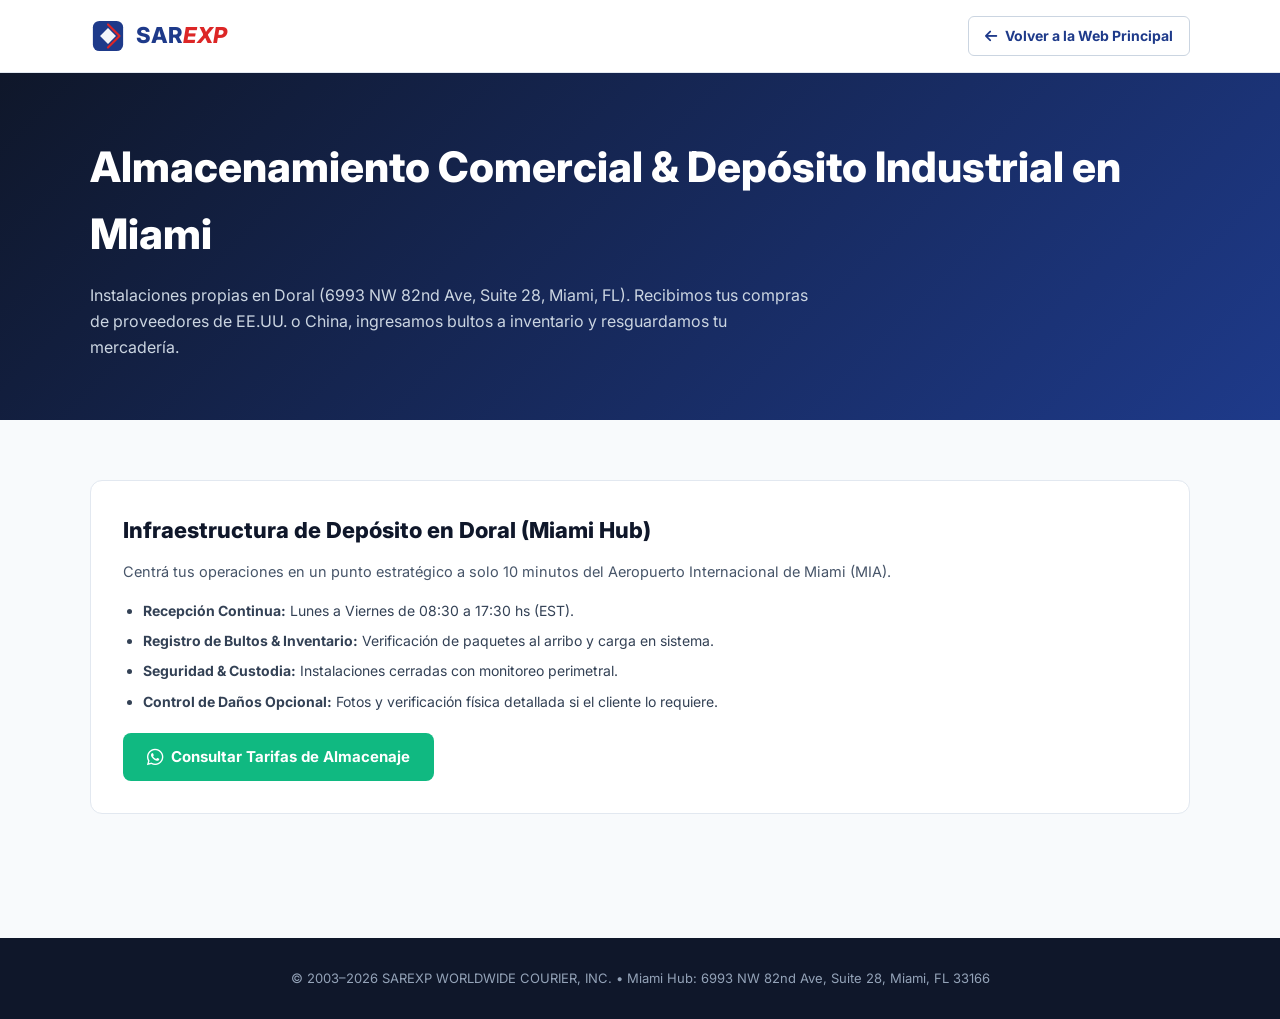
==== almacenaje-miami.html @ 6cab316b "Complete Multi-Page Architecture: Add dedicated pages for Almacenaje, Pickups, Consolidacion, Despac" ====
<!DOCTYPE html>
<html lang="es">
<head>
<meta charset="UTF-8">
<meta name="viewport" content="width=device-width, initial-scale=1.0">
<title>Almacenamiento Comercial & Depósito en Miami | SAREXP</title>
<link href="https://fonts.googleapis.com/css2?family=Inter:wght@400;500;600;700;800&display=swap" rel="stylesheet">
<link rel="stylesheet" href="https://cdnjs.cloudflare.com/ajax/libs/font-awesome/6.4.0/css/all.min.css">
<style>
*, *::before, *::after { box-sizing: border-box; margin: 0; padding: 0; }
body { font-family: 'Inter', sans-serif; background: #f8fafc; color: #334155; line-height: 1.6; }
.wrap { max-width: 1140px; margin: 0 auto; padding: 0 20px; }
header { background: #fff; border-bottom: 1px solid #e2e8f0; position: sticky; top: 0; z-index: 100; }
.hdr-inner { max-width: 1140px; margin: 0 auto; padding: 0 20px; display: flex; align-items: center; justify-content: space-between; height: 72px; }
.brand { display: flex; align-items: center; gap: 10px; text-decoration: none; font-size: 22px; font-weight: 800; }
.btn-back { display: inline-flex; align-items: center; gap: 8px; font-size: 14px; font-weight: 700; color: #1e3a8a; text-decoration: none; padding: 8px 16px; border: 1.5px solid #cbd5e1; border-radius: 6px; }
.hero-page { background: linear-gradient(135deg, #0f172a 0%, #1e3a8a 100%); color: #fff; padding: 60px 0; }
.hero-page h1 { font-size: clamp(26px, 4vw, 42px); font-weight: 800; margin-bottom: 16px; }
.hero-page p { font-size: 16px; color: #cbd5e1; max-width: 720px; line-height: 1.6; }
.section { padding: 60px 0; }
.card { background: #fff; border: 1px solid #e2e8f0; border-radius: 12px; padding: 32px; margin-bottom: 24px; }
.card h2 { font-size: 22px; font-weight: 800; color: #0f172a; margin-bottom: 12px; }
.card p { font-size: 14.5px; color: #475569; margin-bottom: 16px; }
ul { margin-left: 20px; margin-bottom: 20px; font-size: 14px; color: #334155; }
li { margin-bottom: 8px; }
.btn-cta { display: inline-flex; align-items: center; gap: 8px; background: #10b981; color: #fff; padding: 12px 24px; border-radius: 8px; text-decoration: none; font-weight: 700; font-size: 15px; }
footer { background: #0f172a; color: #94a3b8; padding: 30px 0; font-size: 13px; text-align: center; margin-top: 40px; }
</style>
</head>
<body>

<header>
  <div class="hdr-inner">
    <a href="index.html" class="brand">
      <svg width="36" height="36" viewBox="0 0 100 100" fill="none"><rect x="8" y="8" width="84" height="84" rx="18" fill="#1e3a8a"/><path d="M28 50 L50 28 L72 50 L50 72Z" fill="#fff" opacity=".95"/><path d="M50 18 L82 50 L50 82" stroke="#dc2626" stroke-width="6" stroke-linecap="round" stroke-linejoin="round"/></svg>
      <span><span style="color:#1e3a8a;">SAR</span><span style="color:#dc2626;font-style:italic;">EXP</span></span>
    </a>
    <a href="index.html" class="btn-back"><i class="fa-solid fa-arrow-left"></i> Volver a la Web Principal</a>
  </div>
</header>

<section class="hero-page">
  <div class="wrap">
    <h1>Almacenamiento Comercial & Depósito Industrial en Miami</h1>
    <p>Instalaciones propias en Doral (6993 NW 82nd Ave, Suite 28, Miami, FL). Recibimos tus compras de proveedores de EE.UU. o China, ingresamos bultos a inventario y resguardamos tu mercadería.</p>
  </div>
</section>

<main class="section">
  <div class="wrap">
    <div class="card">
      <h2>Infraestructura de Depósito en Doral (Miami Hub)</h2>
      <p>Centrá tus operaciones en un punto estratégico a solo 10 minutos del Aeropuerto Internacional de Miami (MIA).</p>
      <ul>
        <li><strong>Recepción Continua:</strong> Lunes a Viernes de 08:30 a 17:30 hs (EST).</li>
        <li><strong>Registro de Bultos & Inventario:</strong> Verificación de paquetes al arribo y carga en sistema.</li>
        <li><strong>Seguridad & Custodia:</strong> Instalaciones cerradas con monitoreo perimetral.</li>
        <li><strong>Control de Daños Opcional:</strong> Fotos y verificación física detallada si el cliente lo requiere.</li>
      </ul>
      <a href="https://wa.me/13054688404?text=Hola%20SAREXP%2C%20quisiera%20consultar%20tarifas%20de%20almacenamiento%20y%20dep%C3%B3sito%20en%20Miami." target="_blank" class="btn-cta">
        <i class="fa-brands fa-whatsapp fa-lg"></i> Consultar Tarifas de Almacenaje
      </a>
    </div>
  </div>
</main>

<footer>
  &copy; 2003–2026 SAREXP WORLDWIDE COURIER, INC. &bull; Miami Hub: 6993 NW 82nd Ave, Suite 28, Miami, FL 33166
</footer>

</body>
</html>
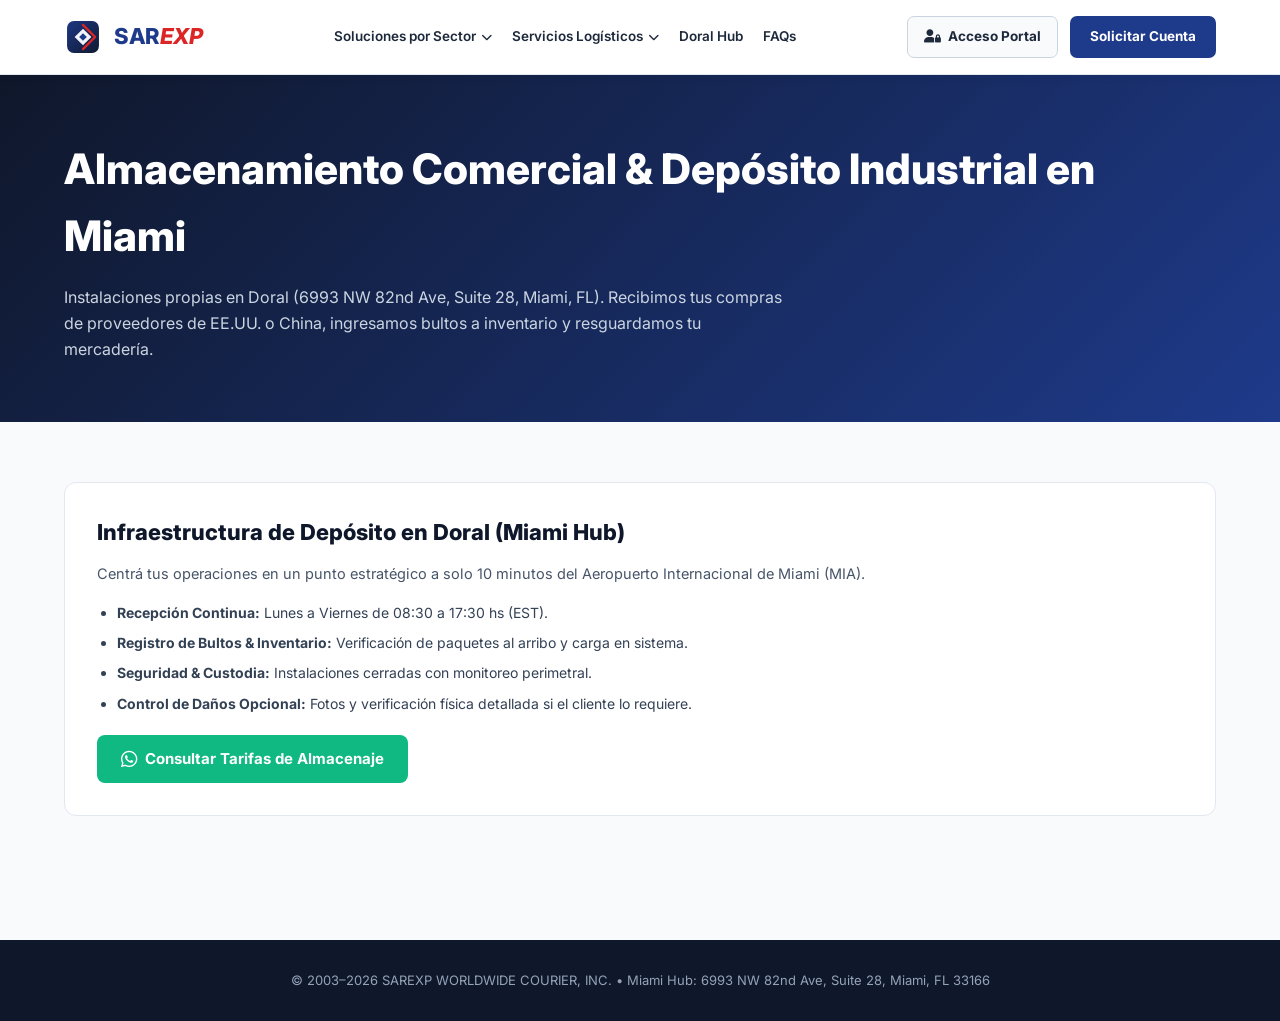
==== commit 8a2243be: "Clean Hero and unify ShipAir Global header across all pages: Remove FedEx stat card from hero, remov" ====
--- a/almacenaje-miami.html
+++ b/almacenaje-miami.html
@@ -9,11 +9,49 @@
 <style>
 *, *::before, *::after { box-sizing: border-box; margin: 0; padding: 0; }
 body { font-family: 'Inter', sans-serif; background: #f8fafc; color: #334155; line-height: 1.6; }
-.wrap { max-width: 1140px; margin: 0 auto; padding: 0 20px; }
-header { background: #fff; border-bottom: 1px solid #e2e8f0; position: sticky; top: 0; z-index: 100; }
-.hdr-inner { max-width: 1140px; margin: 0 auto; padding: 0 20px; display: flex; align-items: center; justify-content: space-between; height: 72px; }
-.brand { display: flex; align-items: center; gap: 10px; text-decoration: none; font-size: 22px; font-weight: 800; }
-.btn-back { display: inline-flex; align-items: center; gap: 8px; font-size: 14px; font-weight: 700; color: #1e3a8a; text-decoration: none; padding: 8px 16px; border: 1.5px solid #cbd5e1; border-radius: 6px; }
+.wrap { max-width: 1200px; margin: 0 auto; padding: 0 24px; }
+
+/* HEADER NAVBAR (SHIPAIR GLOBAL EXACT PATTERN) */
+header.navbar { background: #ffffff; border-bottom: 1px solid #e2e8f0; position: sticky; top: 0; z-index: 1000; box-shadow: 0 2px 10px rgba(0,0,0,0.04); }
+.nav-wrap { max-width: 1200px; margin: 0 auto; padding: 0 24px; display: flex; align-items: center; justify-content: space-between; height: 74px; }
+.logo { display: flex; align-items: center; gap: 12px; text-decoration: none; margin-right: 20px; flex-shrink: 0; }
+.logo-text { font-size: 22px; font-weight: 800; letter-spacing: -0.5px; }
+.logo-sar { color: #1e3a8a; }
+.logo-exp { color: #dc2626; font-style: italic; }
+
+nav.nav-links { display: flex; align-items: center; gap: 20px; }
+nav.nav-links a { text-decoration: none; font-size: 13.5px; font-weight: 600; color: #1e293b; transition: color 0.2s; white-space: nowrap; }
+nav.nav-links a:hover { color: #1e3a8a; }
+
+.nav-item { position: relative; }
+.nav-link-dropdown { text-decoration: none; font-size: 13.5px; font-weight: 600; color: #1e293b; display: flex; align-items: center; gap: 5px; cursor: pointer; padding: 8px 0; }
+.dropdown-menu { display: none; position: absolute; top: 100%; left: 0; background: #ffffff; min-width: 250px; border: 1px solid #e2e8f0; border-radius: 8px; box-shadow: 0 10px 25px rgba(0,0,0,0.08); padding: 8px 0; z-index: 1000; }
+.nav-item:hover .dropdown-menu { display: block; }
+.dropdown-menu a { display: block; padding: 10px 16px; font-size: 13px; font-weight: 600; color: #334155; text-decoration: none; }
+.dropdown-menu a:hover { background: #f8fafc; color: #1e3a8a; }
+
+.nav-actions { display: flex; align-items: center; gap: 12px; flex-shrink: 0; }
+.btn-login { display: inline-flex; align-items: center; gap: 7px; border: 1.5px solid #cbd5e1; background: #f8fafc; color: #1e293b; padding: 9px 16px; border-radius: 7px; font-size: 13.5px; font-weight: 700; text-decoration: none; }
+.btn-cta { background: #1e3a8a; color: #ffffff !important; padding: 10px 20px; border-radius: 7px; font-weight: 700; font-size: 13.5px; text-decoration: none; }
+
+.ham-btn { display: none; background: transparent; border: none; font-size: 24px; cursor: pointer; color: #1e293b; padding: 6px; }
+
+.mobile-drawer { display: none; position: fixed; top: 0; left: 0; right: 0; bottom: 0; background: #ffffff; z-index: 2000; flex-direction: column; padding: 20px 24px; overflow-y: auto; }
+.mobile-drawer.open { display: flex; }
+.drawer-hdr { display: flex; align-items: center; justify-content: space-between; padding-bottom: 20px; border-bottom: 1px solid #e2e8f0; margin-bottom: 20px; }
+.drawer-close { background: #f1f5f9; border: none; width: 40px; height: 40px; border-radius: 50%; font-size: 20px; color: #0f172a; cursor: pointer; display: flex; align-items: center; justify-content: center; }
+.drawer-links { display: flex; flex-direction: column; gap: 14px; margin-bottom: 30px; }
+.drawer-links a { text-decoration: none; font-size: 15px; font-weight: 700; color: #0f172a; padding: 10px 0; border-bottom: 1px solid #f8fafc; text-transform: uppercase; }
+.drawer-sublink { font-size: 14px !important; font-weight: 600 !important; color: #475569 !important; padding-left: 14px !important; text-transform: none !important; }
+.drawer-actions { margin-top: auto; display: flex; flex-direction: column; gap: 12px; padding-top: 20px; border-top: 1px solid #e2e8f0; }
+.btn-mobile-portal { display: flex; align-items: center; justify-content: center; gap: 8px; background: #0f172a; color: #ffffff; padding: 14px; border-radius: 8px; font-weight: 700; font-size: 15px; text-decoration: none; text-transform: uppercase; }
+.btn-mobile-cta { display: flex; align-items: center; justify-content: center; gap: 8px; background: #1e3a8a; color: #ffffff; padding: 14px; border-radius: 8px; font-weight: 700; font-size: 15px; text-decoration: none; text-transform: uppercase; }
+
+@media (max-width: 992px) {
+  nav.nav-links, .nav-actions { display: none; }
+  .ham-btn { display: block; }
+}
+
 .hero-page { background: linear-gradient(135deg, #0f172a 0%, #1e3a8a 100%); color: #fff; padding: 60px 0; }
 .hero-page h1 { font-size: clamp(26px, 4vw, 42px); font-weight: 800; margin-bottom: 16px; }
 .hero-page p { font-size: 16px; color: #cbd5e1; max-width: 720px; line-height: 1.6; }
@@ -23,21 +61,81 @@
 .card p { font-size: 14.5px; color: #475569; margin-bottom: 16px; }
 ul { margin-left: 20px; margin-bottom: 20px; font-size: 14px; color: #334155; }
 li { margin-bottom: 8px; }
-.btn-cta { display: inline-flex; align-items: center; gap: 8px; background: #10b981; color: #fff; padding: 12px 24px; border-radius: 8px; text-decoration: none; font-weight: 700; font-size: 15px; }
+.btn-wa-action { display: inline-flex; align-items: center; gap: 8px; background: #10b981; color: #fff; padding: 12px 24px; border-radius: 8px; text-decoration: none; font-weight: 700; font-size: 15px; }
 footer { background: #0f172a; color: #94a3b8; padding: 30px 0; font-size: 13px; text-align: center; margin-top: 40px; }
 </style>
 </head>
 <body>
 
-<header>
-  <div class="hdr-inner">
-    <a href="index.html" class="brand">
-      <svg width="36" height="36" viewBox="0 0 100 100" fill="none"><rect x="8" y="8" width="84" height="84" rx="18" fill="#1e3a8a"/><path d="M28 50 L50 28 L72 50 L50 72Z" fill="#fff" opacity=".95"/><path d="M50 18 L82 50 L50 82" stroke="#dc2626" stroke-width="6" stroke-linecap="round" stroke-linejoin="round"/></svg>
-      <span><span style="color:#1e3a8a;">SAR</span><span style="color:#dc2626;font-style:italic;">EXP</span></span>
+<header class="navbar">
+  <div class="nav-wrap">
+    <a href="index.html" class="logo">
+      <svg width="38" height="38" viewBox="0 0 100 100" fill="none">
+        <rect x="8" y="8" width="84" height="84" rx="18" fill="url(#gBrand)"/>
+        <path d="M28 50 L50 28 L72 50 L50 72Z" fill="#ffffff" opacity=".95"/>
+        <path d="M40 50 L50 40 L60 50 L50 60Z" fill="#1e3a8a"/>
+        <path d="M50 18 L82 50 L50 82" stroke="#dc2626" stroke-width="6" stroke-linecap="round" stroke-linejoin="round"/>
+        <defs><linearGradient id="gBrand" x1="0" y1="0" x2="100" y2="100" gradientUnits="userSpaceOnUse"><stop stop-color="#1e3a8a"/><stop offset="1" stop-color="#0f172a"/></linearGradient></defs>
+      </svg>
+      <span class="logo-text"><span class="logo-sar">SAR</span><span class="logo-exp">EXP</span></span>
     </a>
-    <a href="index.html" class="btn-back"><i class="fa-solid fa-arrow-left"></i> Volver a la Web Principal</a>
+    
+    <nav class="nav-links">
+      <div class="nav-item">
+        <span class="nav-link-dropdown">Soluciones por Sector <i class="fa-solid fa-chevron-down" style="font-size:11px;"></i></span>
+        <div class="dropdown-menu">
+          <a href="couriers.html">Para Couriers & Mensajerías</a>
+          <a href="prep-amazon.html">Amazon Prep & FBA Reetiquetado</a>
+          <a href="importadores.html">Importadores Mayoristas & Empresas</a>
+        </div>
+      </div>
+      <div class="nav-item">
+        <span class="nav-link-dropdown">Servicios Logísticos <i class="fa-solid fa-chevron-down" style="font-size:11px;"></i></span>
+        <div class="dropdown-menu">
+          <a href="almacenaje-miami.html">Almacenaje en Miami (Doral)</a>
+          <a href="pickups-usa.html">Pick-ups & Recolecciones EE.UU.</a>
+          <a href="consolidacion.html">Reembalaje & Consolidación</a>
+          <a href="despacho-aereo-maritimo.html">Despacho Aéreo / Marítimo</a>
+          <a href="envios-express.html">Envíos Express via FedEx / UPS</a>
+        </div>
+      </div>
+      <a href="index.html#deposito">Doral Hub</a>
+      <a href="index.html#faq">FAQs</a>
+    </nav>
+
+    <div class="nav-actions">
+      <a href="portal.html" class="btn-login"><i class="fa-solid fa-user-lock"></i> Acceso Portal</a>
+      <a href="index.html#contacto" class="btn-cta">Solicitar Cuenta</a>
+    </div>
+
+    <button class="ham-btn" onclick="openDrawer()"><i class="fa-solid fa-bars"></i></button>
   </div>
 </header>
+
+<div class="mobile-drawer" id="mobile-drawer">
+  <div class="drawer-hdr">
+    <a href="index.html" class="logo" onclick="closeDrawer()">
+      <svg width="34" height="34" viewBox="0 0 100 100" fill="none"><rect x="8" y="8" width="84" height="84" rx="18" fill="#1e3a8a"/><path d="M28 50 L50 28 L72 50 L50 72Z" fill="#ffffff" opacity=".95"/><path d="M40 50 L50 40 L60 50 L50 60Z" fill="#1e3a8a"/><path d="M50 18 L82 50 L50 82" stroke="#dc2626" stroke-width="6" stroke-linecap="round" stroke-linejoin="round"/></svg>
+      <span class="logo-text"><span class="logo-sar">SAR</span><span class="logo-exp">EXP</span></span>
+    </a>
+    <button class="drawer-close" onclick="closeDrawer()"><i class="fa-solid fa-xmark"></i></button>
+  </div>
+  <div class="drawer-links">
+    <a href="index.html" onclick="closeDrawer()">INICIO</a>
+    <a href="couriers.html" class="drawer-sublink" onclick="closeDrawer()">• Para Couriers</a>
+    <a href="prep-amazon.html" class="drawer-sublink" onclick="closeDrawer()">• Amazon Prep</a>
+    <a href="importadores.html" class="drawer-sublink" onclick="closeDrawer()">• Importadores Mayoristas</a>
+    <a href="almacenaje-miami.html" class="drawer-sublink" onclick="closeDrawer()">• Almacenaje en Miami</a>
+    <a href="pickups-usa.html" class="drawer-sublink" onclick="closeDrawer()">• Pick-ups EE.UU.</a>
+    <a href="consolidacion.html" class="drawer-sublink" onclick="closeDrawer()">• Consolidación</a>
+    <a href="despacho-aereo-maritimo.html" class="drawer-sublink" onclick="closeDrawer()">• Despacho Aéreo/Marítimo</a>
+    <a href="envios-express.html" class="drawer-sublink" onclick="closeDrawer()">• Envíos Express</a>
+  </div>
+  <div class="drawer-actions">
+    <a href="portal.html" class="btn-mobile-portal" onclick="closeDrawer()"><i class="fa-solid fa-user-lock"></i> INGRESAR AL PORTAL</a>
+    <a href="index.html#contacto" class="btn-mobile-cta" onclick="closeDrawer()"><i class="fa-solid fa-paper-plane"></i> SOLICITAR CUENTA</a>
+  </div>
+</div>
 
 <section class="hero-page">
   <div class="wrap">
@@ -57,7 +155,7 @@
         <li><strong>Seguridad & Custodia:</strong> Instalaciones cerradas con monitoreo perimetral.</li>
         <li><strong>Control de Daños Opcional:</strong> Fotos y verificación física detallada si el cliente lo requiere.</li>
       </ul>
-      <a href="https://wa.me/13054688404?text=Hola%20SAREXP%2C%20quisiera%20consultar%20tarifas%20de%20almacenamiento%20y%20dep%C3%B3sito%20en%20Miami." target="_blank" class="btn-cta">
+      <a href="https://wa.me/13054688404?text=Hola%20SAREXP%2C%20quisiera%20consultar%20tarifas%20de%20almacenamiento%20y%20dep%C3%B3sito%20en%20Miami." target="_blank" class="btn-wa-action">
         <i class="fa-brands fa-whatsapp fa-lg"></i> Consultar Tarifas de Almacenaje
       </a>
     </div>
@@ -68,5 +166,9 @@
   &copy; 2003–2026 SAREXP WORLDWIDE COURIER, INC. &bull; Miami Hub: 6993 NW 82nd Ave, Suite 28, Miami, FL 33166
 </footer>
 
+<script>
+function openDrawer() { document.getElementById('mobile-drawer').classList.add('open'); document.body.style.overflow = 'hidden'; }
+function closeDrawer() { document.getElementById('mobile-drawer').classList.remove('open'); document.body.style.overflow = 'auto'; }
+</script>
 </body>
 </html>
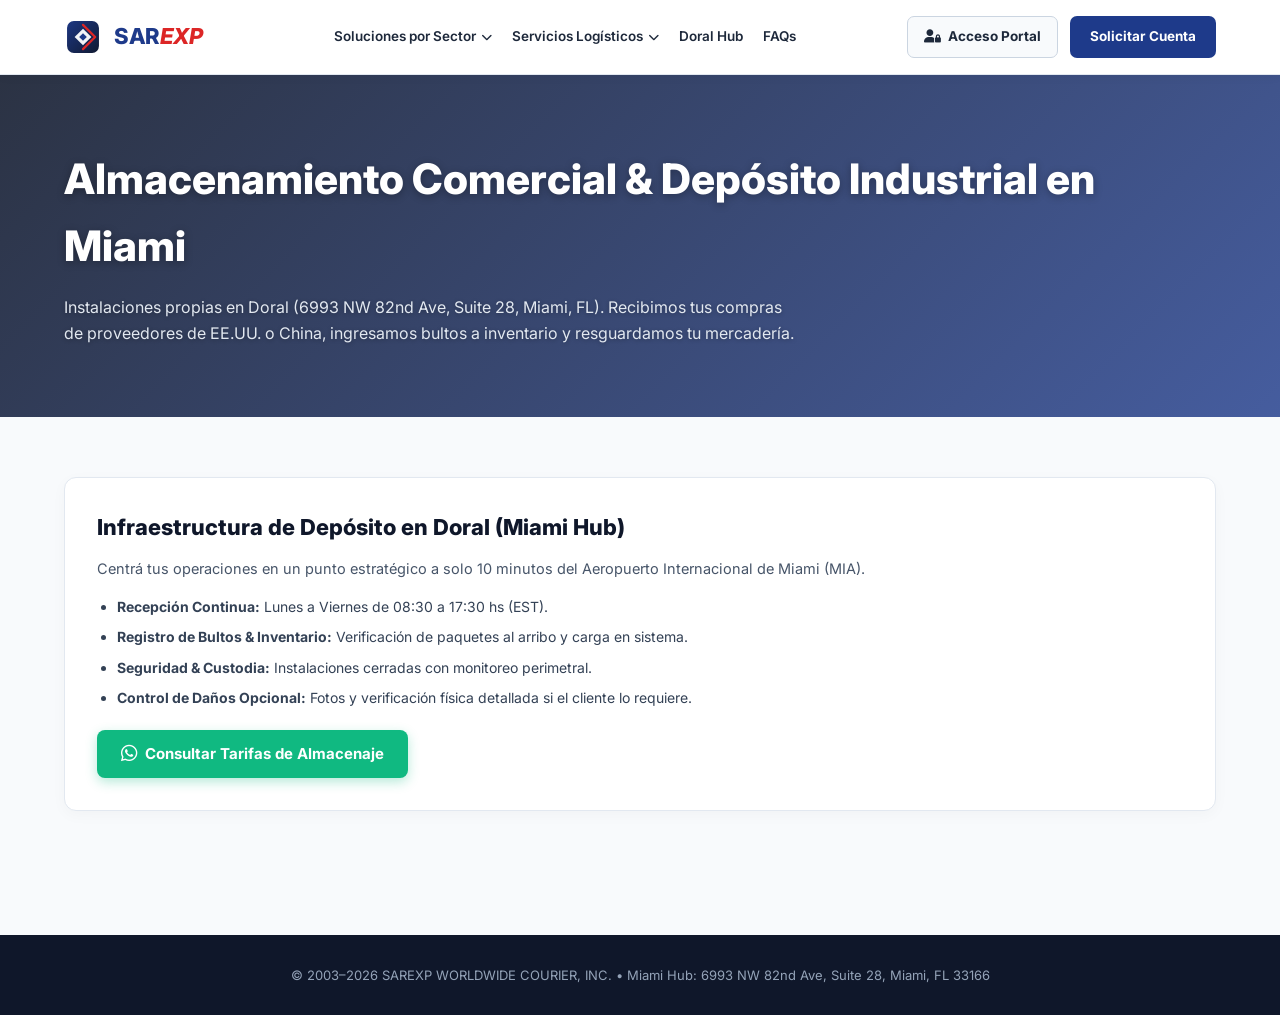
==== commit 0944de10: "Upgrade site visuals to High-Definition Cinematic Hero backgrounds: Add aviation clouds and cargo ba" ====
--- a/almacenaje-miami.html
+++ b/almacenaje-miami.html
@@ -11,7 +11,6 @@
 body { font-family: 'Inter', sans-serif; background: #f8fafc; color: #334155; line-height: 1.6; }
 .wrap { max-width: 1200px; margin: 0 auto; padding: 0 24px; }
 
-/* HEADER NAVBAR (SHIPAIR GLOBAL EXACT PATTERN) */
 header.navbar { background: #ffffff; border-bottom: 1px solid #e2e8f0; position: sticky; top: 0; z-index: 1000; box-shadow: 0 2px 10px rgba(0,0,0,0.04); }
 .nav-wrap { max-width: 1200px; margin: 0 auto; padding: 0 24px; display: flex; align-items: center; justify-content: space-between; height: 74px; }
 .logo { display: flex; align-items: center; gap: 12px; text-decoration: none; margin-right: 20px; flex-shrink: 0; }
@@ -52,16 +51,19 @@
   .ham-btn { display: block; }
 }
 
-.hero-page { background: linear-gradient(135deg, #0f172a 0%, #1e3a8a 100%); color: #fff; padding: 60px 0; }
-.hero-page h1 { font-size: clamp(26px, 4vw, 42px); font-weight: 800; margin-bottom: 16px; }
-.hero-page p { font-size: 16px; color: #cbd5e1; max-width: 720px; line-height: 1.6; }
+/* HERO SECUNDARIO CON IMAGEN Y OVERLAY CINEMÁTICO */
+.hero-page { background: linear-gradient(135deg, rgba(15, 23, 42, 0.88) 0%, rgba(30, 58, 138, 0.82) 100%), url('https://images.unsplash.com/photo-1586528116311-ad8dd3c8310d?w=1600&q=80') center/cover no-repeat; color: #fff; padding: 70px 0; }
+.hero-page h1 { font-size: clamp(26px, 4vw, 42px); font-weight: 800; margin-bottom: 16px; text-shadow: 0 2px 8px rgba(0,0,0,0.3); }
+.hero-page p { font-size: 16px; color: #e2e8f0; max-width: 740px; line-height: 1.6; text-shadow: 0 1px 4px rgba(0,0,0,0.3); }
+
 .section { padding: 60px 0; }
-.card { background: #fff; border: 1px solid #e2e8f0; border-radius: 12px; padding: 32px; margin-bottom: 24px; }
+.card { background: #fff; border: 1px solid #e2e8f0; border-radius: 12px; padding: 32px; margin-bottom: 24px; box-shadow: 0 4px 15px rgba(0,0,0,0.03); }
 .card h2 { font-size: 22px; font-weight: 800; color: #0f172a; margin-bottom: 12px; }
 .card p { font-size: 14.5px; color: #475569; margin-bottom: 16px; }
 ul { margin-left: 20px; margin-bottom: 20px; font-size: 14px; color: #334155; }
 li { margin-bottom: 8px; }
-.btn-wa-action { display: inline-flex; align-items: center; gap: 8px; background: #10b981; color: #fff; padding: 12px 24px; border-radius: 8px; text-decoration: none; font-weight: 700; font-size: 15px; }
+.btn-wa-action { display: inline-flex; align-items: center; gap: 8px; background: #10b981; color: #fff; padding: 12px 24px; border-radius: 8px; text-decoration: none; font-weight: 700; font-size: 15px; box-shadow: 0 4px 12px rgba(16,185,129,0.3); transition: transform 0.2s; }
+.btn-wa-action:hover { transform: translateY(-2px); }
 footer { background: #0f172a; color: #94a3b8; padding: 30px 0; font-size: 13px; text-align: center; margin-top: 40px; }
 </style>
 </head>
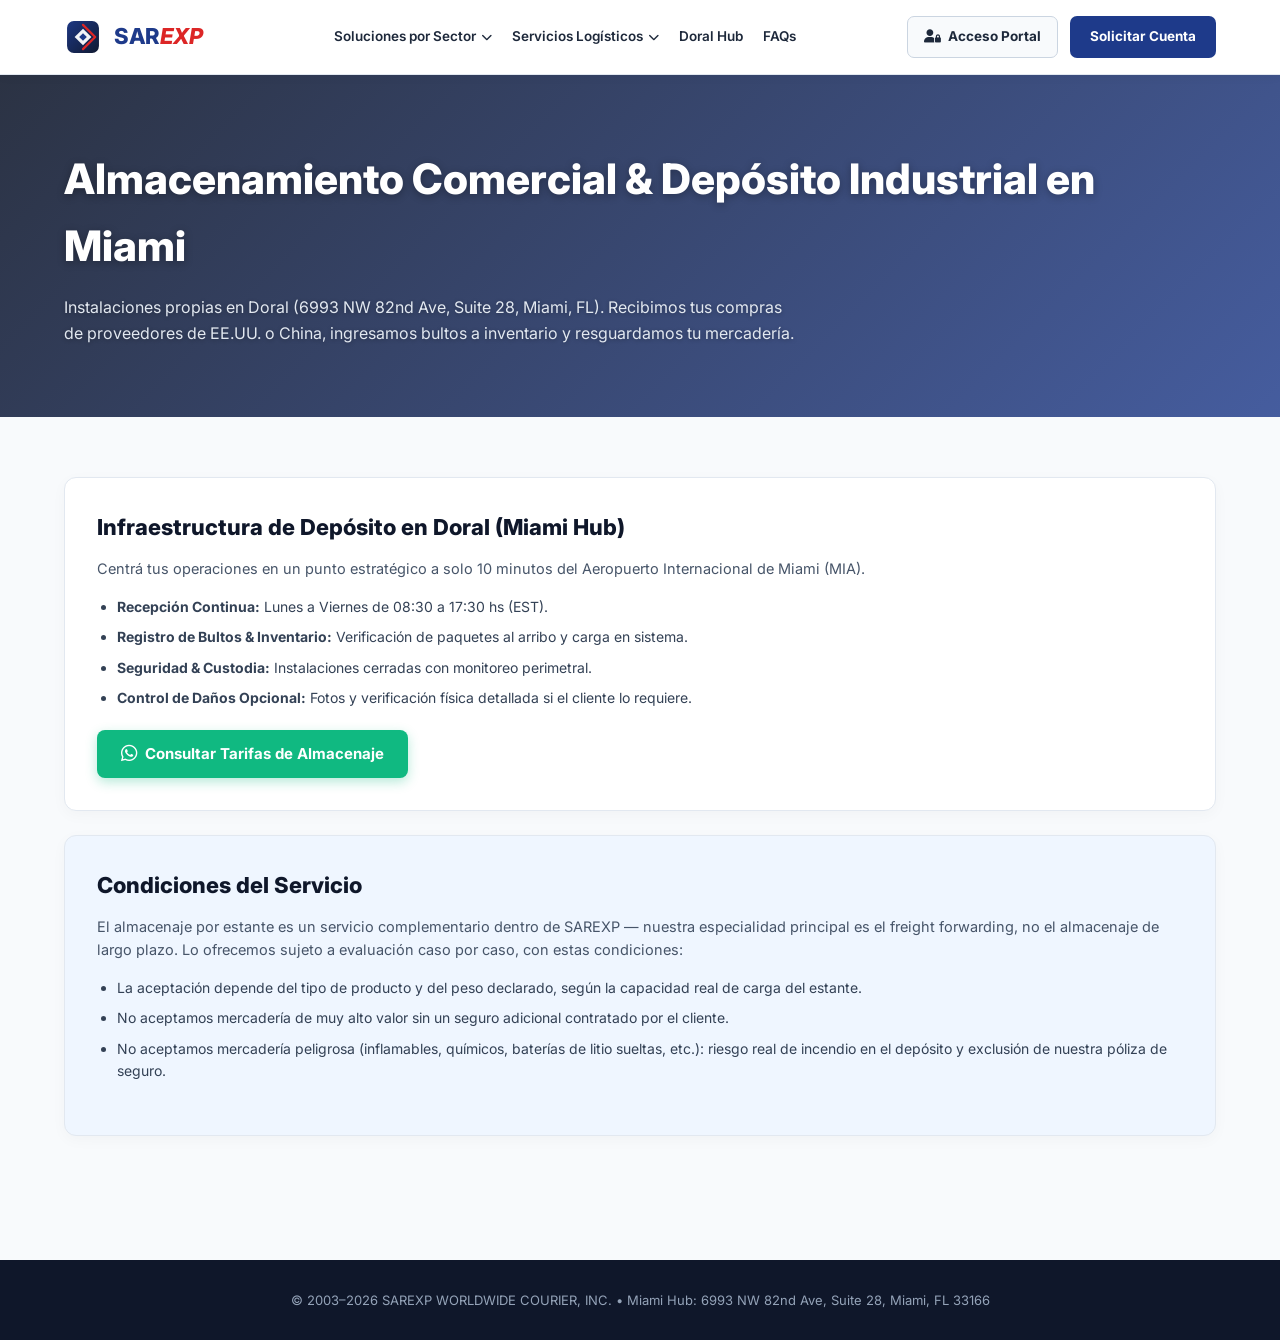
==== commit 51f44103: "Add service conditions section to Miami storage page States upfront that per-shelf storage is a comp" ====
--- a/almacenaje-miami.html
+++ b/almacenaje-miami.html
@@ -1,6 +1,14 @@
 <!DOCTYPE html>
 <html lang="es">
 <head>
+<!-- Google tag (gtag.js) -->
+<script async src="https://www.googletagmanager.com/gtag/js?id=G-RV68JNL536"></script>
+<script>
+  window.dataLayer = window.dataLayer || [];
+  function gtag(){dataLayer.push(arguments);}
+  gtag('js', new Date());
+  gtag('config', 'G-RV68JNL536');
+</script>
 <meta charset="UTF-8">
 <meta name="viewport" content="width=device-width, initial-scale=1.0">
 <title>Almacenamiento Comercial & Depósito en Miami | SAREXP</title>
@@ -161,6 +169,16 @@
         <i class="fa-brands fa-whatsapp fa-lg"></i> Consultar Tarifas de Almacenaje
       </a>
     </div>
+
+    <div class="card" style="background:#eff6ff;">
+      <h2>Condiciones del Servicio</h2>
+      <p>El almacenaje por estante es un servicio complementario dentro de SAREXP — nuestra especialidad principal es el freight forwarding, no el almacenaje de largo plazo. Lo ofrecemos sujeto a evaluación caso por caso, con estas condiciones:</p>
+      <ul>
+        <li>La aceptación depende del tipo de producto y del peso declarado, según la capacidad real de carga del estante.</li>
+        <li>No aceptamos mercadería de muy alto valor sin un seguro adicional contratado por el cliente.</li>
+        <li>No aceptamos mercadería peligrosa (inflamables, químicos, baterías de litio sueltas, etc.): riesgo real de incendio en el depósito y exclusión de nuestra póliza de seguro.</li>
+      </ul>
+    </div>
   </div>
 </main>
 
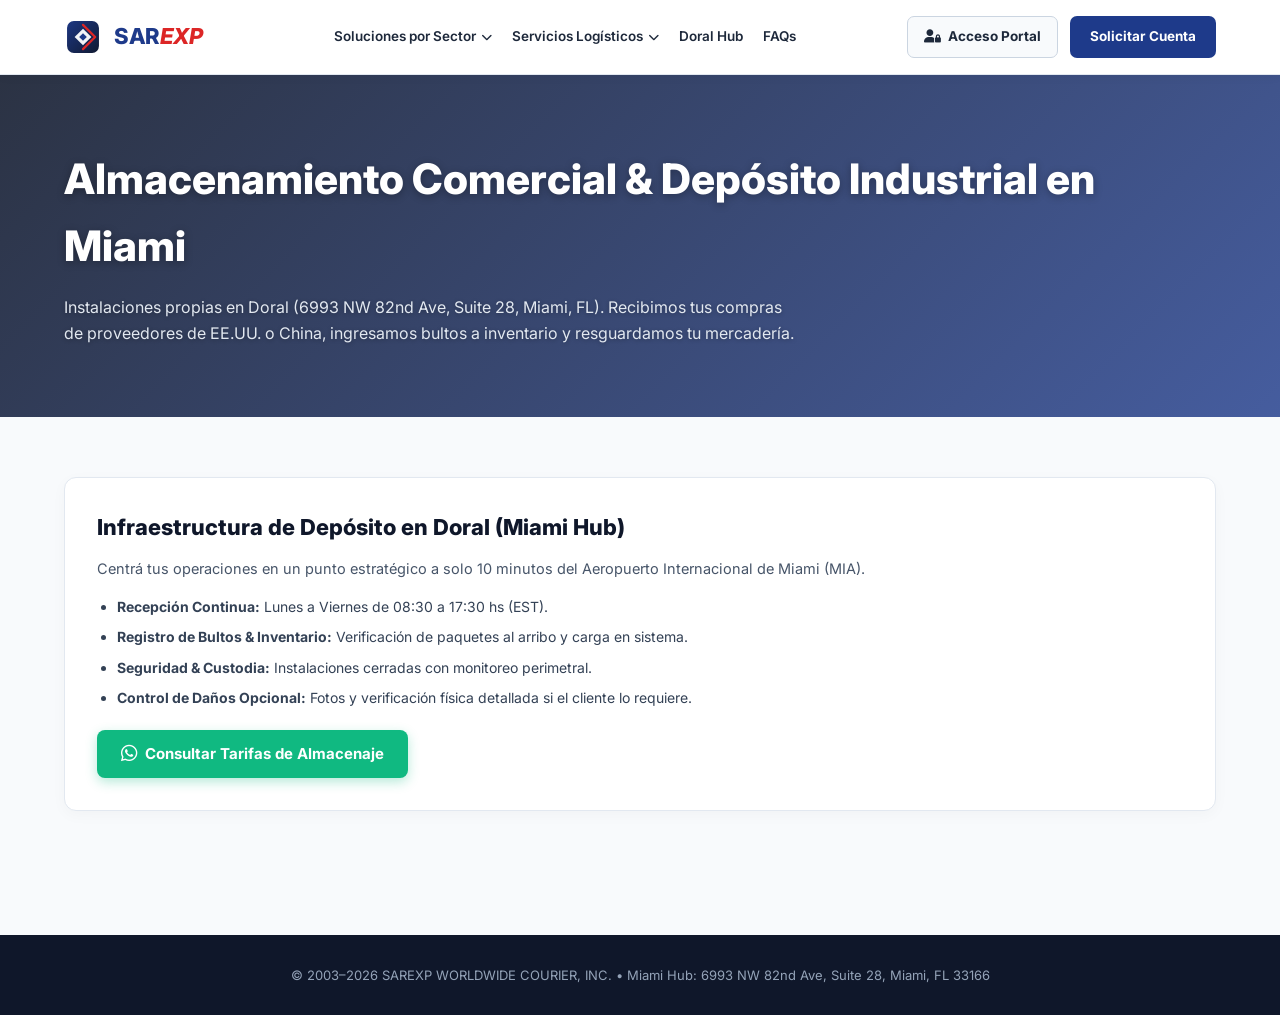
==== commit f4bb5da9: "WhatsApp sin mensaje precargado: la persona escribe lo que necesita (pedido de Lucas, 07/10) Co-Auth" ====
--- a/almacenaje-miami.html
+++ b/almacenaje-miami.html
@@ -165,19 +165,9 @@
         <li><strong>Seguridad & Custodia:</strong> Instalaciones cerradas con monitoreo perimetral.</li>
         <li><strong>Control de Daños Opcional:</strong> Fotos y verificación física detallada si el cliente lo requiere.</li>
       </ul>
-      <a href="https://wa.me/13054688404?text=Hola%20SAREXP%2C%20quisiera%20consultar%20tarifas%20de%20almacenamiento%20y%20dep%C3%B3sito%20en%20Miami." target="_blank" class="btn-wa-action">
+      <a href="https://wa.me/13054688404" target="_blank" class="btn-wa-action">
         <i class="fa-brands fa-whatsapp fa-lg"></i> Consultar Tarifas de Almacenaje
       </a>
-    </div>
-
-    <div class="card" style="background:#eff6ff;">
-      <h2>Condiciones del Servicio</h2>
-      <p>El almacenaje por estante es un servicio complementario dentro de SAREXP — nuestra especialidad principal es el freight forwarding, no el almacenaje de largo plazo. Lo ofrecemos sujeto a evaluación caso por caso, con estas condiciones:</p>
-      <ul>
-        <li>La aceptación depende del tipo de producto y del peso declarado, según la capacidad real de carga del estante.</li>
-        <li>No aceptamos mercadería de muy alto valor sin un seguro adicional contratado por el cliente.</li>
-        <li>No aceptamos mercadería peligrosa (inflamables, químicos, baterías de litio sueltas, etc.): riesgo real de incendio en el depósito y exclusión de nuestra póliza de seguro.</li>
-      </ul>
     </div>
   </div>
 </main>
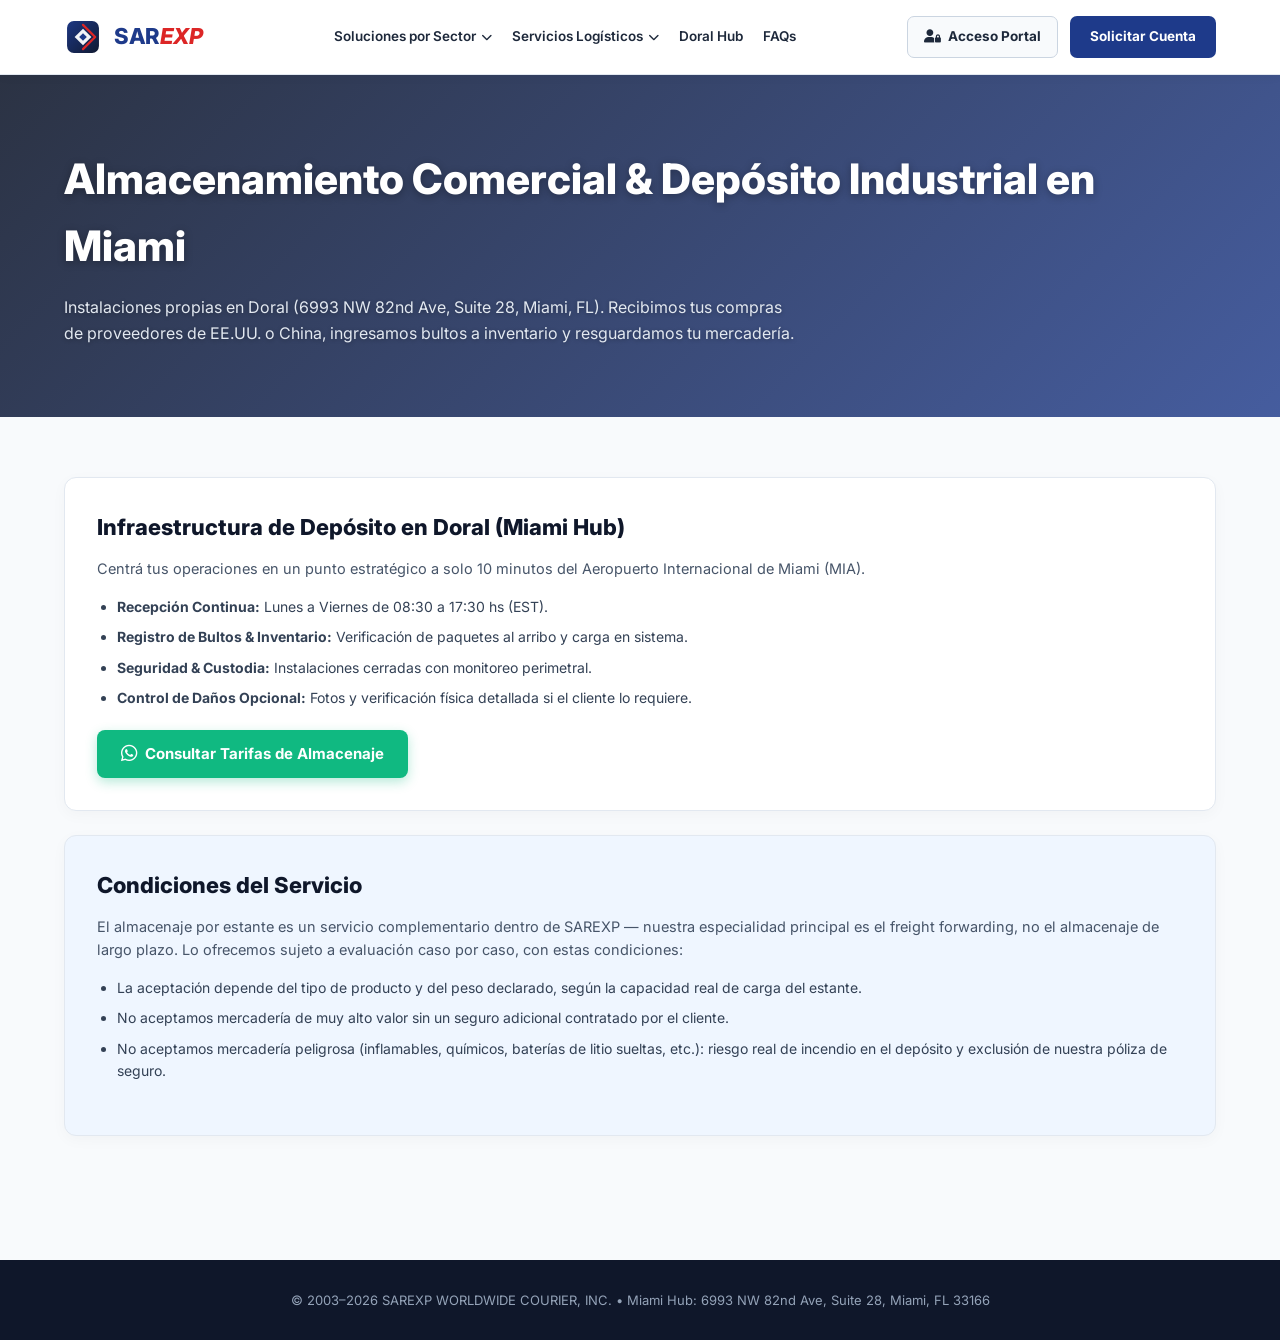
==== commit 6775c248: "Merge 51f4410351a417dbdb15b59312970b7db5eb8027 into f4bb5da9cd1739a598489dc7984c9e17bc8948e1" ====
--- a/almacenaje-miami.html
+++ b/almacenaje-miami.html
@@ -169,6 +169,16 @@
         <i class="fa-brands fa-whatsapp fa-lg"></i> Consultar Tarifas de Almacenaje
       </a>
     </div>
+
+    <div class="card" style="background:#eff6ff;">
+      <h2>Condiciones del Servicio</h2>
+      <p>El almacenaje por estante es un servicio complementario dentro de SAREXP — nuestra especialidad principal es el freight forwarding, no el almacenaje de largo plazo. Lo ofrecemos sujeto a evaluación caso por caso, con estas condiciones:</p>
+      <ul>
+        <li>La aceptación depende del tipo de producto y del peso declarado, según la capacidad real de carga del estante.</li>
+        <li>No aceptamos mercadería de muy alto valor sin un seguro adicional contratado por el cliente.</li>
+        <li>No aceptamos mercadería peligrosa (inflamables, químicos, baterías de litio sueltas, etc.): riesgo real de incendio en el depósito y exclusión de nuestra póliza de seguro.</li>
+      </ul>
+    </div>
   </div>
 </main>
 
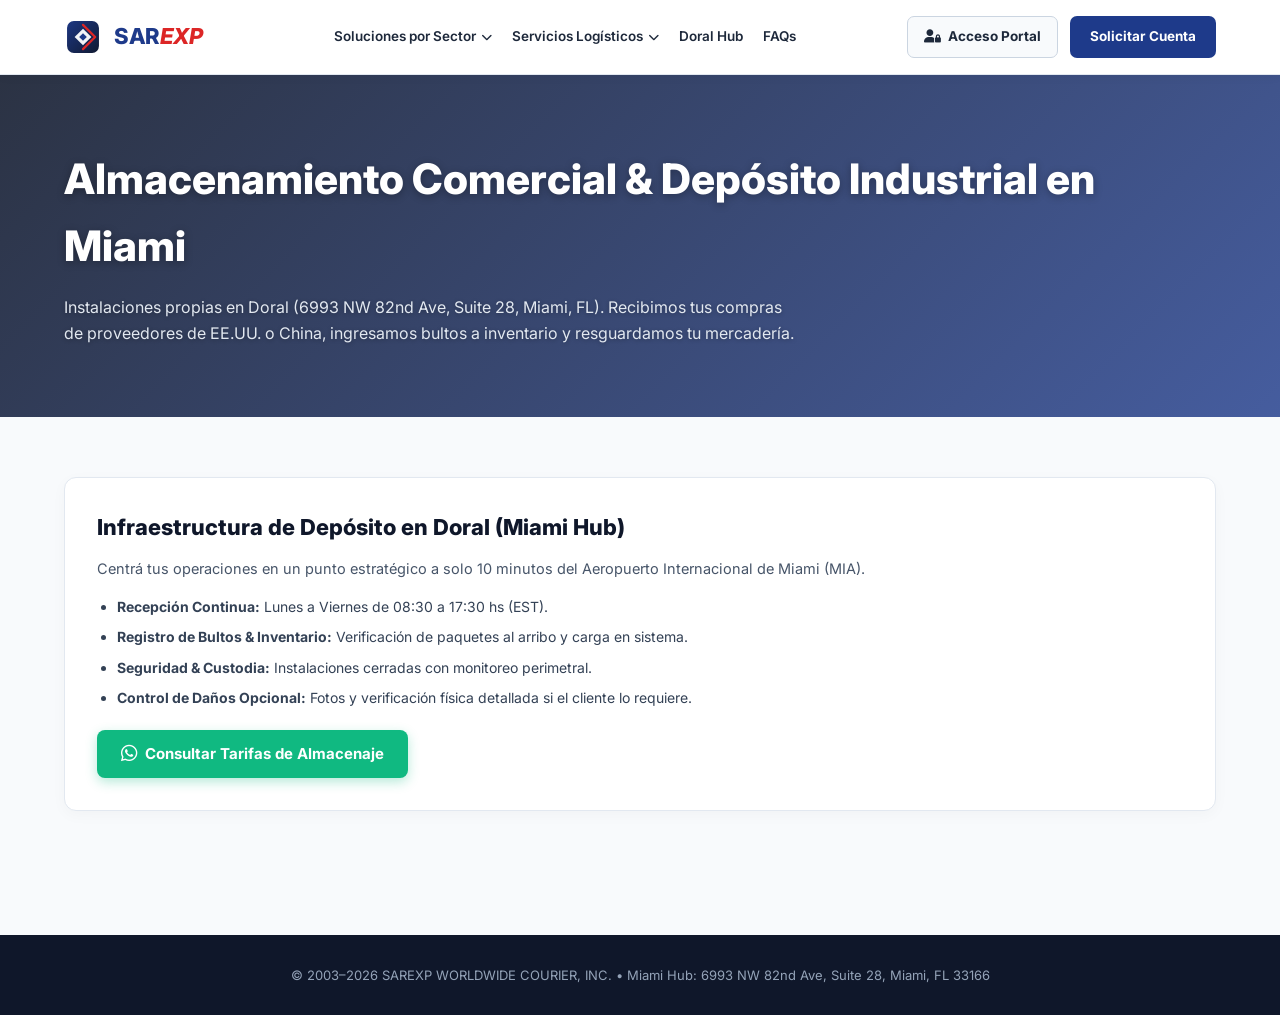
==== commit 1a2b18e0: "Sitio fuera de los buscadores, Acceso Portal directo y un solo servicio en el formulario Pedido del " ====
--- a/almacenaje-miami.html
+++ b/almacenaje-miami.html
@@ -10,6 +10,7 @@
   gtag('config', 'G-RV68JNL536');
 </script>
 <meta charset="UTF-8">
+<meta name="robots" content="noindex, nofollow, noarchive">
 <meta name="viewport" content="width=device-width, initial-scale=1.0">
 <title>Almacenamiento Comercial & Depósito en Miami | SAREXP</title>
 <link href="https://fonts.googleapis.com/css2?family=Inter:wght@400;500;600;700;800&display=swap" rel="stylesheet">
@@ -114,7 +115,7 @@
     </nav>
 
     <div class="nav-actions">
-      <a href="portal.html" class="btn-login"><i class="fa-solid fa-user-lock"></i> Acceso Portal</a>
+      <a href="https://portal.sarexp.com/" class="btn-login"><i class="fa-solid fa-user-lock"></i> Acceso Portal</a>
       <a href="index.html#contacto" class="btn-cta">Solicitar Cuenta</a>
     </div>
 
@@ -142,7 +143,7 @@
     <a href="envios-express.html" class="drawer-sublink" onclick="closeDrawer()">• Envíos Express</a>
   </div>
   <div class="drawer-actions">
-    <a href="portal.html" class="btn-mobile-portal" onclick="closeDrawer()"><i class="fa-solid fa-user-lock"></i> INGRESAR AL PORTAL</a>
+    <a href="https://portal.sarexp.com/" class="btn-mobile-portal" onclick="closeDrawer()"><i class="fa-solid fa-user-lock"></i> INGRESAR AL PORTAL</a>
     <a href="index.html#contacto" class="btn-mobile-cta" onclick="closeDrawer()"><i class="fa-solid fa-paper-plane"></i> SOLICITAR CUENTA</a>
   </div>
 </div>
@@ -169,16 +170,6 @@
         <i class="fa-brands fa-whatsapp fa-lg"></i> Consultar Tarifas de Almacenaje
       </a>
     </div>
-
-    <div class="card" style="background:#eff6ff;">
-      <h2>Condiciones del Servicio</h2>
-      <p>El almacenaje por estante es un servicio complementario dentro de SAREXP — nuestra especialidad principal es el freight forwarding, no el almacenaje de largo plazo. Lo ofrecemos sujeto a evaluación caso por caso, con estas condiciones:</p>
-      <ul>
-        <li>La aceptación depende del tipo de producto y del peso declarado, según la capacidad real de carga del estante.</li>
-        <li>No aceptamos mercadería de muy alto valor sin un seguro adicional contratado por el cliente.</li>
-        <li>No aceptamos mercadería peligrosa (inflamables, químicos, baterías de litio sueltas, etc.): riesgo real de incendio en el depósito y exclusión de nuestra póliza de seguro.</li>
-      </ul>
-    </div>
   </div>
 </main>
 
